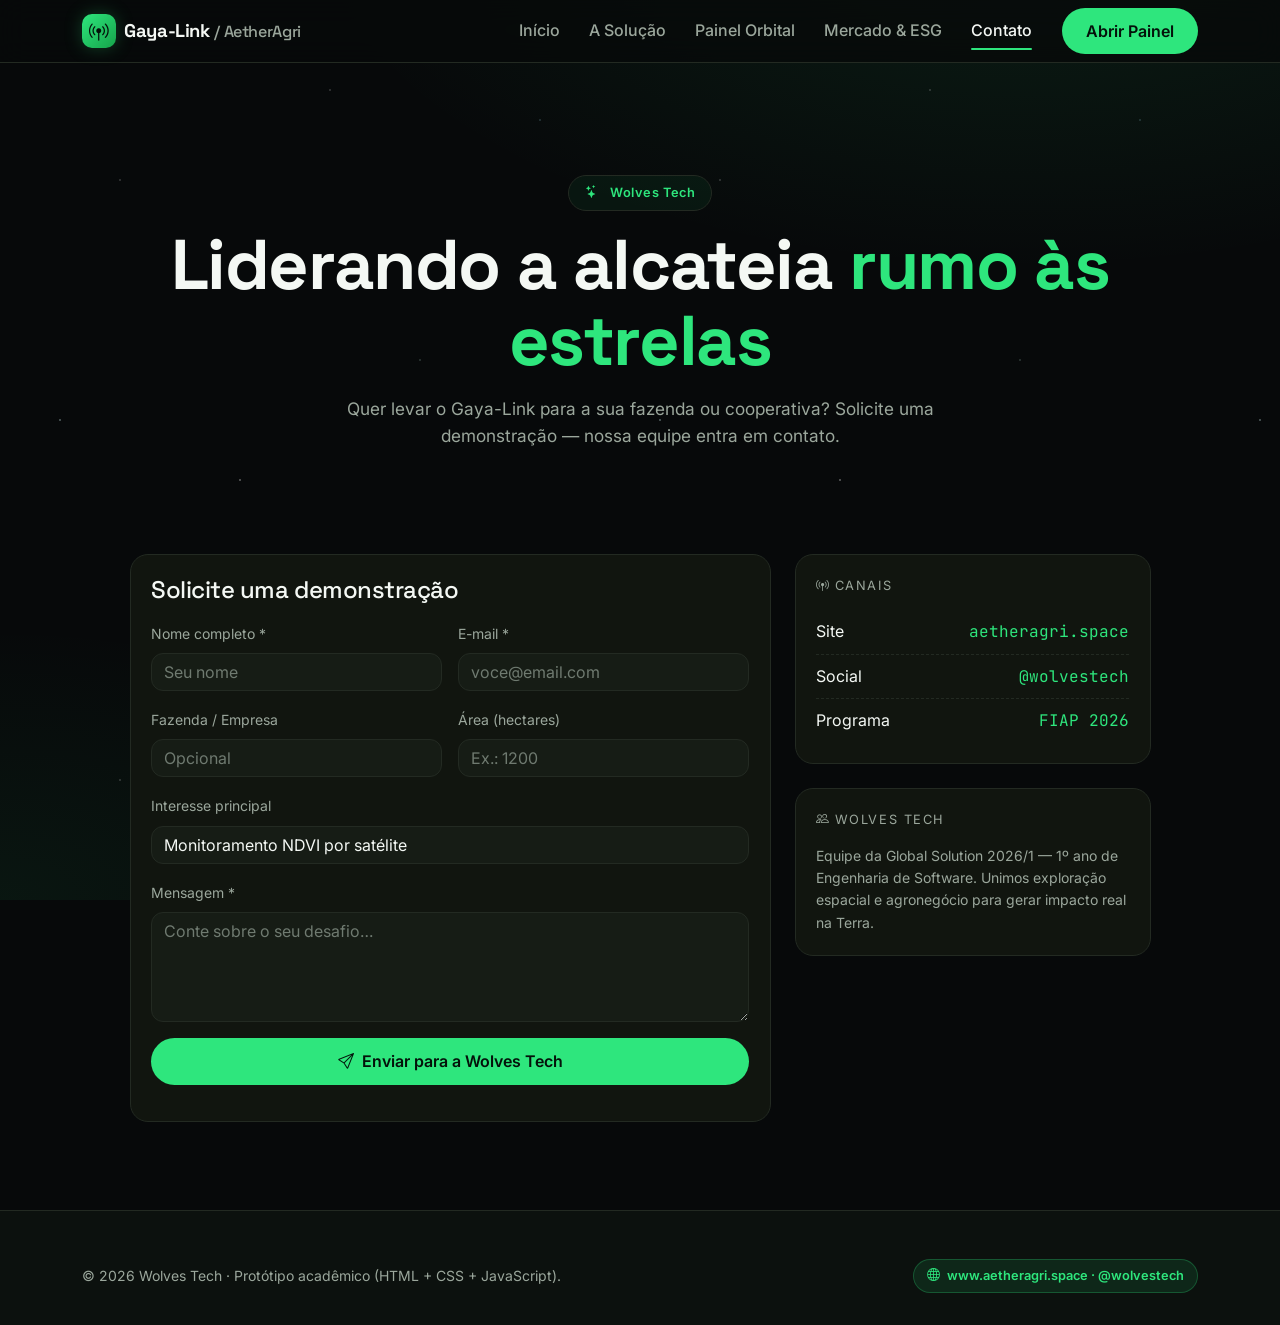
==== contato.html @ d84e9c96 "fundo de vídeo" ====
<!DOCTYPE html>
<!--
  ============================================================
  PÁGINA DE CONTATO — contato.html
  Essa é a tela onde a galera fala com a gente (Wolves Tech).
  O que entrou aqui e de onde eu tirei:

  - O formulário em si (inputs, labels, select, textarea) é HTML5
    da Fase 02 - Aula 03 "Aprender mais HTML 5 e aplicar CSS".
  - A ideia de ter um canal de contato/relacionamento profissional
    e escrever bem essa parte veio da Fase 03 - Aula 08
    "Comunicação Empresarial".
  - O visual com Bootstrap (form-control, grid das colunas) é da
    Fase 04 - Aula 02 "Um pouco mais de Bootstrap".
  - A validação do formulário fica no contato.js (comentei lá
    de qual aula de JavaScript saiu cada coisa).
  ============================================================
-->
<html lang="pt-BR">
<head>
  <meta charset="UTF-8" />
  <meta name="viewport" content="width=device-width, initial-scale=1.0" />
  <title>Contato — Gaya-Link · AetherAgri</title>
  <meta name="description" content="Fale com a Wolves Tech e solicite uma demonstração do ecossistema Gaya-Link." />
  <link href="https://cdn.jsdelivr.net/npm/bootstrap@5.3.3/dist/css/bootstrap.min.css" rel="stylesheet" />
  <link href="https://cdn.jsdelivr.net/npm/bootstrap-icons@1.11.3/font/bootstrap-icons.css" rel="stylesheet" />
  <link href="https://fonts.googleapis.com/css2?family=Inter:wght@400;500;600&family=Space+Grotesk:wght@500;600;700&family=JetBrains+Mono:wght@400;500&display=swap" rel="stylesheet" />
  <link href="styles.css" rel="stylesheet" />
</head>
<body>
  <div class="space-backdrop"></div>
  <video class="bg-video" autoplay muted loop playsinline preload="auto">
    <source src="Gaya-Link_Abertura.mp4" type="video/mp4" />
  </video>

  <nav class="navbar navbar-expand-lg aether-nav sticky-top">
    <div class="container">
      <a class="navbar-brand d-flex align-items-center gap-2" href="index.html">
        <span class="brand-logo"><i class="bi bi-broadcast-pin"></i></span>
        <span class="brand-name">Gaya-Link <small>/ AetherAgri</small></span>
      </a>
      <button class="navbar-toggler" type="button" data-bs-toggle="collapse" data-bs-target="#nav">
        <span class="navbar-toggler-icon"></span>
      </button>
      <div class="collapse navbar-collapse" id="nav">
        <ul class="navbar-nav ms-auto align-items-lg-center">
          <li class="nav-item"><a class="nav-link" href="index.html">Início</a></li>
          <li class="nav-item"><a class="nav-link" href="solucao.html">A Solução</a></li>
          <li class="nav-item"><a class="nav-link" href="painel.html">Painel Orbital</a></li>
          <li class="nav-item"><a class="nav-link" href="mercado.html">Mercado &amp; ESG</a></li>
          <li class="nav-item"><a class="nav-link active" href="contato.html">Contato</a></li>
          <li class="nav-item ms-lg-3 mt-2 mt-lg-0"><a class="btn btn-aether" href="painel.html">Abrir Painel</a></li>
        </ul>
      </div>
    </div>
  </nav>

  <header class="hero pb-0">
    <div class="container text-center">
      <span class="pill mb-3"><i class="bi bi-stars me-1"></i> Wolves Tech</span>
      <h1 class="mb-3">Liderando a alcateia <span class="text-green">rumo às estrelas</span></h1>
      <p class="lead-muted mx-auto" style="max-width:620px">Quer levar o Gaya-Link para a sua fazenda ou cooperativa? Solicite uma demonstração — nossa equipe entra em contato.</p>
    </div>
  </header>

  <section class="section">
    <div class="container">
      <div class="row g-4 justify-content-center">
        <!-- FORM -->
        <div class="col-lg-7 reveal">
          <div class="panel-card">
            <h2 class="h4 mb-3">Solicite uma demonstração</h2>
            <form id="contactForm" novalidate>
              <div class="row g-3">
                <div class="col-md-6">
                  <label class="form-label small text-muted-soft" for="nome">Nome completo *</label>
                  <input type="text" class="form-control" id="nome" required minlength="3" placeholder="Seu nome" />
                  <div class="invalid-feedback">Informe seu nome (mín. 3 letras).</div>
                </div>
                <div class="col-md-6">
                  <label class="form-label small text-muted-soft" for="email">E-mail *</label>
                  <input type="email" class="form-control" id="email" required placeholder="voce@email.com" />
                  <div class="invalid-feedback">Informe um e-mail válido.</div>
                </div>
                <div class="col-md-6">
                  <label class="form-label small text-muted-soft" for="fazenda">Fazenda / Empresa</label>
                  <input type="text" class="form-control" id="fazenda" placeholder="Opcional" />
                </div>
                <div class="col-md-6">
                  <label class="form-label small text-muted-soft" for="hectares">Área (hectares)</label>
                  <input type="number" class="form-control" id="hectares" min="0" placeholder="Ex.: 1200" />
                </div>
                <div class="col-12">
                  <label class="form-label small text-muted-soft" for="interesse">Interesse principal</label>
                  <select class="form-select" id="interesse">
                    <option>Monitoramento NDVI por satélite</option>
                    <option>Previsão climática hiperlocal</option>
                    <option>Alertas de praga (Aether-AI)</option>
                    <option>Conectividade IoT em zona sem rede</option>
                    <option>Parceria / investimento</option>
                  </select>
                </div>
                <div class="col-12">
                  <label class="form-label small text-muted-soft" for="msg">Mensagem *</label>
                  <textarea class="form-control" id="msg" rows="4" required minlength="10" placeholder="Conte sobre o seu desafio…"></textarea>
                  <div class="invalid-feedback">Escreva ao menos 10 caracteres.</div>
                </div>
                <div class="col-12">
                  <button type="submit" class="btn btn-aether w-100"><i class="bi bi-send me-2"></i>Enviar para a Wolves Tech</button>
                </div>
              </div>
            </form>
            <div id="contactResult" class="mt-3"></div>
          </div>
        </div>

        <!-- INFO -->
        <div class="col-lg-4 reveal">
          <div class="panel-card mb-4">
            <div class="panel-title"><i class="bi bi-broadcast-pin me-1"></i>Canais</div>
            <div class="telemetry-item"><span>Site</span><span class="v">aetheragri.space</span></div>
            <div class="telemetry-item"><span>Social</span><span class="v">@wolvestech</span></div>
            <div class="telemetry-item"><span>Programa</span><span class="v">FIAP 2026</span></div>
          </div>
          <div class="panel-card">
            <div class="panel-title"><i class="bi bi-people me-1"></i>Wolves Tech</div>
            <p class="text-muted-soft small mb-0">Equipe da Global Solution 2026/1 — 1º ano de Engenharia de Software. Unimos exploração espacial e agronegócio para gerar impacto real na Terra.</p>
          </div>
        </div>
      </div>
    </div>
  </section>

  <footer class="footer">
    <div class="container">
      <div class="d-flex flex-wrap justify-content-between align-items-center gap-3">
        <span class="text-muted-soft small">© 2026 Wolves Tech · Protótipo acadêmico (HTML + CSS + JavaScript).</span>
        <span class="badge-soft"><i class="bi bi-globe me-1"></i> www.aetheragri.space · @wolvestech</span>
      </div>
    </div>
  </footer>

  <script src="https://cdn.jsdelivr.net/npm/bootstrap@5.3.3/dist/js/bootstrap.bundle.min.js"></script>
  <script src="main.js"></script>
  <script src="contato.js"></script>
</body>
</html>
---- styles.css ----
/* =========================================================
   styles.css — o visual inteiro do projeto (a "roupa" do site)

   Aqui é onde eu deixei tudo bonito: cores, fontes, cards,
   animações, responsividade. Anotando de onde aprendi cada
   parte, do meu jeito:

   - CSS na veia (cores, fontes, box model, deixar estiloso):
     Fase 02 - Aula 03 "Aprender mais HTML 5 e aplicar CSS para
     entregar mais e ficar mais próximo da experiência do
     usuário" e Fase 03 - Aula 02 "Front-end design e mais".
   - Pensar a experiência do usuário (UI/UX), espaçamento e
     hierarquia visual: também da Fase 03 - Aula 02.
   - Layout responsivo (mobile e desktop) e a base do Bootstrap
     que eu complemento aqui: Fase 04 - Aula 02 "Um pouco mais
     de Bootstrap".
   - As variáveis e a organização do arquivo é coisa que fui
     pegando ao longo das entregas técnicas (Fase 01 - Aula 10
     "Realizando as primeiras entregas técnicas").

   Stack que pode usar (até a Fase 4): HTML5 + CSS3 + Bootstrap 5
   + JavaScript.
   ========================================================= */

:root {
  --bg:          #07090A;
  --bg-soft:     #0C110E;
  --surface:     #11150F;
  --surface-2:   #161C15;
  --border:      #232A22;
  --green:       #2EE67D;
  --green-2:     #3DF584;
  --green-dim:   #16A34A;
  --green-glow:  rgba(46, 230, 125, .25);
  --white:       #F4F8F4;
  --muted:       #9BA79C;
  --muted-2:     #6F7A70;
  --danger:      #FF5C5C;
  --warn:        #FFC857;
  --radius:      18px;
  --radius-sm:   12px;
  --shadow:      0 24px 60px rgba(0,0,0,.55);
  --font-display:'Space Grotesk', 'Segoe UI', system-ui, sans-serif;
  --font-body:   'Inter', 'Segoe UI', system-ui, sans-serif;
}

* { box-sizing: border-box; }

html { scroll-behavior: smooth; }

body {
  margin: 0;
  background: var(--bg);
  color: var(--white);
  font-family: var(--font-body);
  line-height: 1.6;
  -webkit-font-smoothing: antialiased;
  overflow-x: hidden;
}

h1, h2, h3, h4, .display, .brand-name {
  font-family: var(--font-display);
  letter-spacing: -.02em;
  line-height: 1.08;
}

a { color: var(--green); text-decoration: none; transition: color .2s ease; }
a:hover { color: var(--green-2); }

.text-green { color: var(--green) !important; }
.text-muted-soft { color: var(--muted) !important; }
.bg-surface { background: var(--surface) !important; }

/* ---------- Background video (loop, fullscreen, transparente) ---------- */
.bg-video {
  position: fixed;
  inset: 0;
  width: 100vw;
  height: 100vh;
  object-fit: cover;     /* preenche toda a tela sem distorcer */
  z-index: -1;           /* acima do backdrop, atrás do conteúdo */
  opacity: .18;          /* deixa o vídeo suave / transparente */
  pointer-events: none;  /* não atrapalha cliques */
}

/* ---------- Animated star / orbit backdrop ---------- */
.space-backdrop {
  position: fixed;
  inset: 0;
  z-index: -2;
  background:
    radial-gradient(1200px 600px at 80% -10%, rgba(46,230,125,.10), transparent 60%),
    radial-gradient(900px 500px at 0% 100%, rgba(46,230,125,.06), transparent 55%),
    var(--bg);
}
.space-backdrop::before {
  content: "";
  position: absolute;
  inset: 0;
  background-image:
    radial-gradient(1px 1px at 20% 30%, #fff, transparent),
    radial-gradient(1px 1px at 70% 60%, #cfe, transparent),
    radial-gradient(1.5px 1.5px at 40% 80%, #fff, transparent),
    radial-gradient(1px 1px at 90% 20%, #aef, transparent),
    radial-gradient(1px 1px at 55% 15%, #fff, transparent),
    radial-gradient(1.5px 1.5px at 10% 70%, #dff, transparent);
  background-repeat: repeat;
  background-size: 600px 600px;
  opacity: .5;
  animation: drift 90s linear infinite;
}
@keyframes drift { to { background-position: 600px 600px; } }

/* ---------- Navbar ---------- */
.navbar.aether-nav {
  background: rgba(7,9,10,.78);
  backdrop-filter: blur(14px);
  border-bottom: 1px solid var(--border);
}
.brand-logo {
  width: 34px; height: 34px;
  display: grid; place-items: center;
  border-radius: 10px;
  background: linear-gradient(135deg, var(--green), var(--green-dim));
  color: #04110A; font-weight: 700;
  box-shadow: 0 0 18px var(--green-glow);
}
.brand-name { font-weight: 700; font-size: 1.15rem; color: var(--white); }
.brand-name small { color: var(--muted); font-weight: 500; }
.navbar .nav-link { color: var(--muted) !important; font-weight: 500; padding: .5rem .9rem !important; }
.navbar .nav-link:hover,
.navbar .nav-link.active { color: var(--white) !important; }
.navbar .nav-link.active { position: relative; }
.navbar .nav-link.active::after {
  content: ""; position: absolute; left: .9rem; right: .9rem; bottom: 2px;
  height: 2px; background: var(--green); border-radius: 2px;
}
.navbar-toggler { border-color: var(--border); }

/* ---------- Buttons ---------- */
.btn-aether {
  background: var(--green);
  color: #04110A;
  font-weight: 600;
  border: none;
  border-radius: 999px;
  padding: .7rem 1.5rem;
  transition: transform .15s ease, box-shadow .2s ease;
  box-shadow: 0 0 0 rgba(46,230,125,0);
}
.btn-aether:hover {
  color: #04110A;
  transform: translateY(-2px);
  box-shadow: 0 10px 30px var(--green-glow);
}
.btn-ghost {
  background: transparent;
  color: var(--white);
  border: 1px solid var(--border);
  border-radius: 999px;
  padding: .7rem 1.5rem;
  font-weight: 600;
  transition: border-color .2s ease, color .2s ease;
}
.btn-ghost:hover { border-color: var(--green); color: var(--green); }

/* ---------- Layout helpers ---------- */
.section { padding: 5.5rem 0; }
.section-sm { padding: 3.5rem 0; }
.eyebrow {
  text-transform: uppercase;
  letter-spacing: .28em;
  font-size: .72rem;
  font-weight: 600;
  color: var(--green);
}
.lead-muted { color: var(--muted); font-size: 1.08rem; }

/* ---------- Cards ---------- */
.card-aether {
  background: linear-gradient(180deg, var(--surface), var(--bg-soft));
  border: 1px solid var(--border);
  border-radius: var(--radius);
  padding: 1.75rem;
  height: 100%;
  transition: transform .2s ease, border-color .2s ease, box-shadow .2s ease;
}
.card-aether:hover {
  transform: translateY(-4px);
  border-color: rgba(46,230,125,.45);
  box-shadow: var(--shadow);
}
.card-icon {
  width: 50px; height: 50px;
  display: grid; place-items: center;
  border-radius: 14px;
  background: rgba(46,230,125,.10);
  border: 1px solid rgba(46,230,125,.25);
  color: var(--green);
  font-size: 1.4rem;
  margin-bottom: 1rem;
}

/* ---------- Hero ---------- */
.hero { padding: 7rem 0 5rem; position: relative; }
.hero h1 { font-size: clamp(2.4rem, 6vw, 4.4rem); font-weight: 700; }
.hero .pill {
  display: inline-flex; align-items: center; gap: .5rem;
  border: 1px solid var(--border);
  background: rgba(46,230,125,.06);
  color: var(--green);
  padding: .4rem 1rem;
  border-radius: 999px;
  font-size: .8rem; font-weight: 600;
  letter-spacing: .04em;
}
.dot-live {
  width: 8px; height: 8px; border-radius: 50%;
  background: var(--green);
  box-shadow: 0 0 0 0 var(--green-glow);
  animation: pulse 1.8s infinite;
}
@keyframes pulse {
  0%   { box-shadow: 0 0 0 0 rgba(46,230,125,.5); }
  70%  { box-shadow: 0 0 0 12px rgba(46,230,125,0); }
  100% { box-shadow: 0 0 0 0 rgba(46,230,125,0); }
}

/* Orbit visual in hero */
.orbit-stage {
  position: relative;
  aspect-ratio: 1/1;
  max-width: 420px;
  margin: 0 auto;
  display: grid; place-items: center;
}
.planet {
  width: 46%; height: 46%;
  border-radius: 50%;
  background:
    radial-gradient(circle at 35% 30%, #3a7d52, #0d3b22 60%, #06140d);
  box-shadow: inset -12px -10px 30px rgba(0,0,0,.6), 0 0 40px rgba(46,230,125,.2);
}
.orbit-ring {
  position: absolute; inset: 0;
  border: 1px dashed rgba(46,230,125,.35);
  border-radius: 50%;
  animation: spin 14s linear infinite;
}
.orbit-ring.r2 { inset: 12%; animation-duration: 9s; animation-direction: reverse; border-color: rgba(46,230,125,.2); }
.sat {
  position: absolute; top: -8px; left: 50%;
  width: 16px; height: 16px;
  margin-left: -8px;
  border-radius: 4px;
  background: var(--green);
  box-shadow: 0 0 16px var(--green);
}
@keyframes spin { to { transform: rotate(360deg); } }

/* ---------- Stats ---------- */
.stat { text-align: center; }
.stat .num {
  font-family: var(--font-display);
  font-size: clamp(2rem, 5vw, 3rem);
  font-weight: 700;
  color: var(--green);
}
.stat .label { color: var(--muted); font-size: .9rem; }

/* ---------- Performance bars ---------- */
.perf-row { margin-bottom: 1.6rem; }
.perf-row .perf-top { display: flex; justify-content: space-between; margin-bottom: .4rem; }
.perf-track {
  height: 14px; border-radius: 999px;
  background: var(--surface-2);
  overflow: hidden;
  border: 1px solid var(--border);
}
.perf-fill {
  height: 100%; width: 0;
  border-radius: 999px;
  background: linear-gradient(90deg, var(--green-dim), var(--green));
  transition: width 1.4s cubic-bezier(.16,1,.3,1);
}
.perf-fill.hero-fill { background: linear-gradient(90deg, #cfe9d8, #ffffff); }

/* ---------- Code window (NASA) ---------- */
.code-window {
  background: #05080A;
  border: 1px solid var(--border);
  border-radius: var(--radius);
  overflow: hidden;
  box-shadow: var(--shadow);
}
.code-window .bar {
  display: flex; align-items: center; gap: .5rem;
  padding: .7rem 1rem;
  border-bottom: 1px solid var(--border);
  background: #0A0E10;
}
.code-window .bar i { width: 11px; height: 11px; border-radius: 50%; display: inline-block; }
.code-window pre {
  margin: 0; padding: 1.2rem;
  font-family: 'JetBrains Mono', 'Consolas', monospace;
  font-size: .85rem; color: #c9d4cb;
}
.code-window .k { color: var(--green); }
.code-window .s { color: #FFC857; }
.code-window .c { color: var(--muted-2); }

/* ---------- ODS badges ---------- */
.ods {
  display: flex; align-items: center; gap: 1rem;
  background: var(--surface);
  border: 1px solid var(--border);
  border-radius: var(--radius-sm);
  padding: 1rem 1.2rem;
}
.ods .num-badge {
  flex: 0 0 auto;
  width: 46px; height: 46px;
  display: grid; place-items: center;
  border-radius: 12px;
  font-family: var(--font-display);
  font-weight: 700; font-size: 1.2rem;
  color: #04110A; background: var(--green);
}

/* =========================================================
   PAINEL (Dashboard / Simulação interativa)
   ========================================================= */
.panel-card {
  background: var(--surface);
  border: 1px solid var(--border);
  border-radius: var(--radius);
  padding: 1.3rem;
}
.panel-title { font-size: .8rem; text-transform: uppercase; letter-spacing: .12em; color: var(--muted); margin-bottom: .9rem; }

/* Orbit map canvas */
#orbitCanvas {
  width: 100%; height: 320px;
  display: block;
  border-radius: var(--radius-sm);
  background:
    radial-gradient(600px 300px at 50% 120%, rgba(46,230,125,.12), transparent),
    #040A07;
}

/* NDVI grid */
.ndvi-grid {
  display: grid;
  grid-template-columns: repeat(8, 1fr);
  gap: 6px;
}
.ndvi-cell {
  aspect-ratio: 1/1;
  border-radius: 6px;
  cursor: pointer;
  transition: transform .12s ease, outline-color .12s ease;
  outline: 2px solid transparent;
}
.ndvi-cell:hover { transform: scale(1.08); }
.ndvi-cell.active { outline-color: #fff; }
.ndvi-legend { display: flex; align-items: center; gap: .4rem; font-size: .78rem; color: var(--muted); }
.ndvi-legend .swatch { width: 16px; height: 10px; border-radius: 3px; }

/* Telemetry / forecast */
.telemetry-item { display: flex; justify-content: space-between; padding: .55rem 0; border-bottom: 1px dashed var(--border); }
.telemetry-item:last-child { border-bottom: none; }
.telemetry-item .v { color: var(--green); font-family: 'JetBrains Mono', monospace; }

.forecast-day { text-align: center; padding: .8rem .4rem; border-radius: var(--radius-sm); background: var(--surface-2); }
.forecast-day .ico { font-size: 1.5rem; }
.forecast-day .t { font-family: var(--font-display); font-weight: 600; }

/* Alerts log */
.alert-feed { max-height: 260px; overflow-y: auto; }
.alert-line {
  display: flex; gap: .7rem; align-items: flex-start;
  padding: .6rem .2rem; border-bottom: 1px solid var(--border);
  font-size: .9rem;
}
.alert-line .tag {
  flex: 0 0 auto; font-size: .68rem; font-weight: 700;
  padding: .1rem .5rem; border-radius: 6px; text-transform: uppercase;
}
.tag-ok   { background: rgba(46,230,125,.15); color: var(--green); }
.tag-warn { background: rgba(255,200,87,.15); color: var(--warn); }
.tag-crit { background: rgba(255,92,92,.15); color: var(--danger); }
.alert-line .time { color: var(--muted-2); font-size: .75rem; }

/* Range slider */
input[type="range"] { accent-color: var(--green); width: 100%; }
.form-control, .form-select {
  background: var(--surface-2);
  border: 1px solid var(--border);
  color: var(--white);
  border-radius: var(--radius-sm);
}
.form-control:focus, .form-select:focus {
  background: var(--surface-2);
  color: var(--white);
  border-color: var(--green);
  box-shadow: 0 0 0 .2rem var(--green-glow);
}
.form-control::placeholder { color: var(--muted-2); }

/* ---------- App mockups (slide 5) ---------- */
.phone {
  width: 230px;
  border-radius: 32px;
  background: linear-gradient(180deg, #0e1a12, #061009);
  border: 1px solid var(--border);
  padding: 18px 14px;
  box-shadow: var(--shadow);
}
.phone .screen-title { font-size: .9rem; color: var(--muted); }
.phone .big { font-family: var(--font-display); font-weight: 700; font-size: 1.4rem; }
.phone .chip {
  display: inline-block; font-size: .7rem; padding: .2rem .6rem;
  border-radius: 999px; background: rgba(46,230,125,.12); color: var(--green);
  margin: .2rem .2rem 0 0;
}

/* ---------- Footer ---------- */
.footer {
  border-top: 1px solid var(--border);
  background: var(--bg-soft);
  padding: 3rem 0 2rem;
}
.footer a.nav-foot { color: var(--muted); display: block; padding: .25rem 0; }
.footer a.nav-foot:hover { color: var(--green); }

/* ---------- Reveal on scroll ---------- */
.reveal { opacity: 0; transform: translateY(24px); transition: opacity .7s ease, transform .7s ease; }
.reveal.in { opacity: 1; transform: none; }

/* ---------- Misc ---------- */
.divider { height: 1px; background: var(--border); border: none; margin: 0; }
.badge-soft {
  background: rgba(46,230,125,.10);
  color: var(--green);
  border: 1px solid rgba(46,230,125,.25);
  font-weight: 600;
  border-radius: 999px;
  padding: .35rem .8rem;
  font-size: .8rem;
}

@media (max-width: 768px) {
  .section { padding: 3.5rem 0; }
  .hero { padding: 4.5rem 0 3rem; }
  .ndvi-grid { grid-template-columns: repeat(6, 1fr); }
}
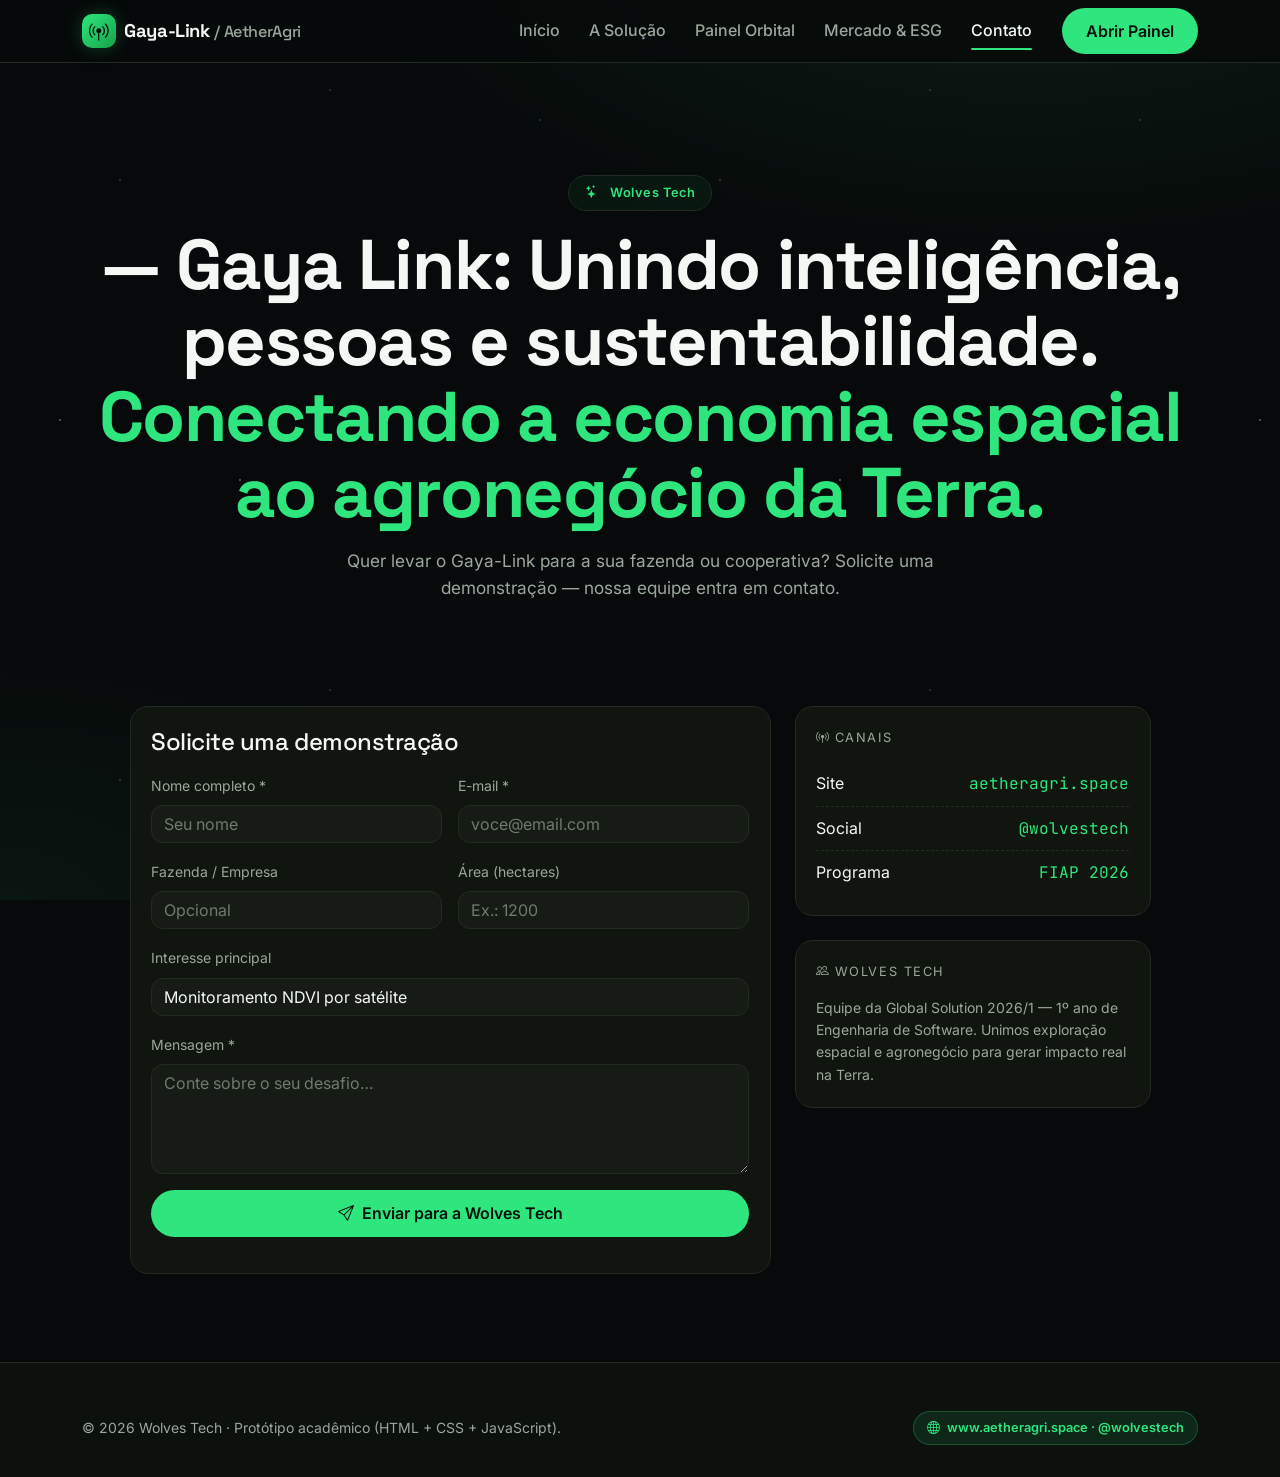
==== commit 5f281e7e: "Update contato.html" ====
--- a/contato.html
+++ b/contato.html
@@ -30,7 +30,7 @@
 <body>
   <div class="space-backdrop"></div>
   <video class="bg-video" autoplay muted loop playsinline preload="auto">
-    <source src="Gaya-Link_Abertura.mp4" type="video/mp4" />
+    <source src="aba5.mp4" type="video/mp4" />
   </video>
 
   <nav class="navbar navbar-expand-lg aether-nav sticky-top">
@@ -58,7 +58,7 @@
   <header class="hero pb-0">
     <div class="container text-center">
       <span class="pill mb-3"><i class="bi bi-stars me-1"></i> Wolves Tech</span>
-      <h1 class="mb-3">Liderando a alcateia <span class="text-green">rumo às estrelas</span></h1>
+      <h1 class="mb-3"> — Gaya Link: Unindo inteligência, pessoas e sustentabilidade. <span class="text-green">Conectando a economia espacial ao agronegócio da Terra.</span></h1>
       <p class="lead-muted mx-auto" style="max-width:620px">Quer levar o Gaya-Link para a sua fazenda ou cooperativa? Solicite uma demonstração — nossa equipe entra em contato.</p>
     </div>
   </header>
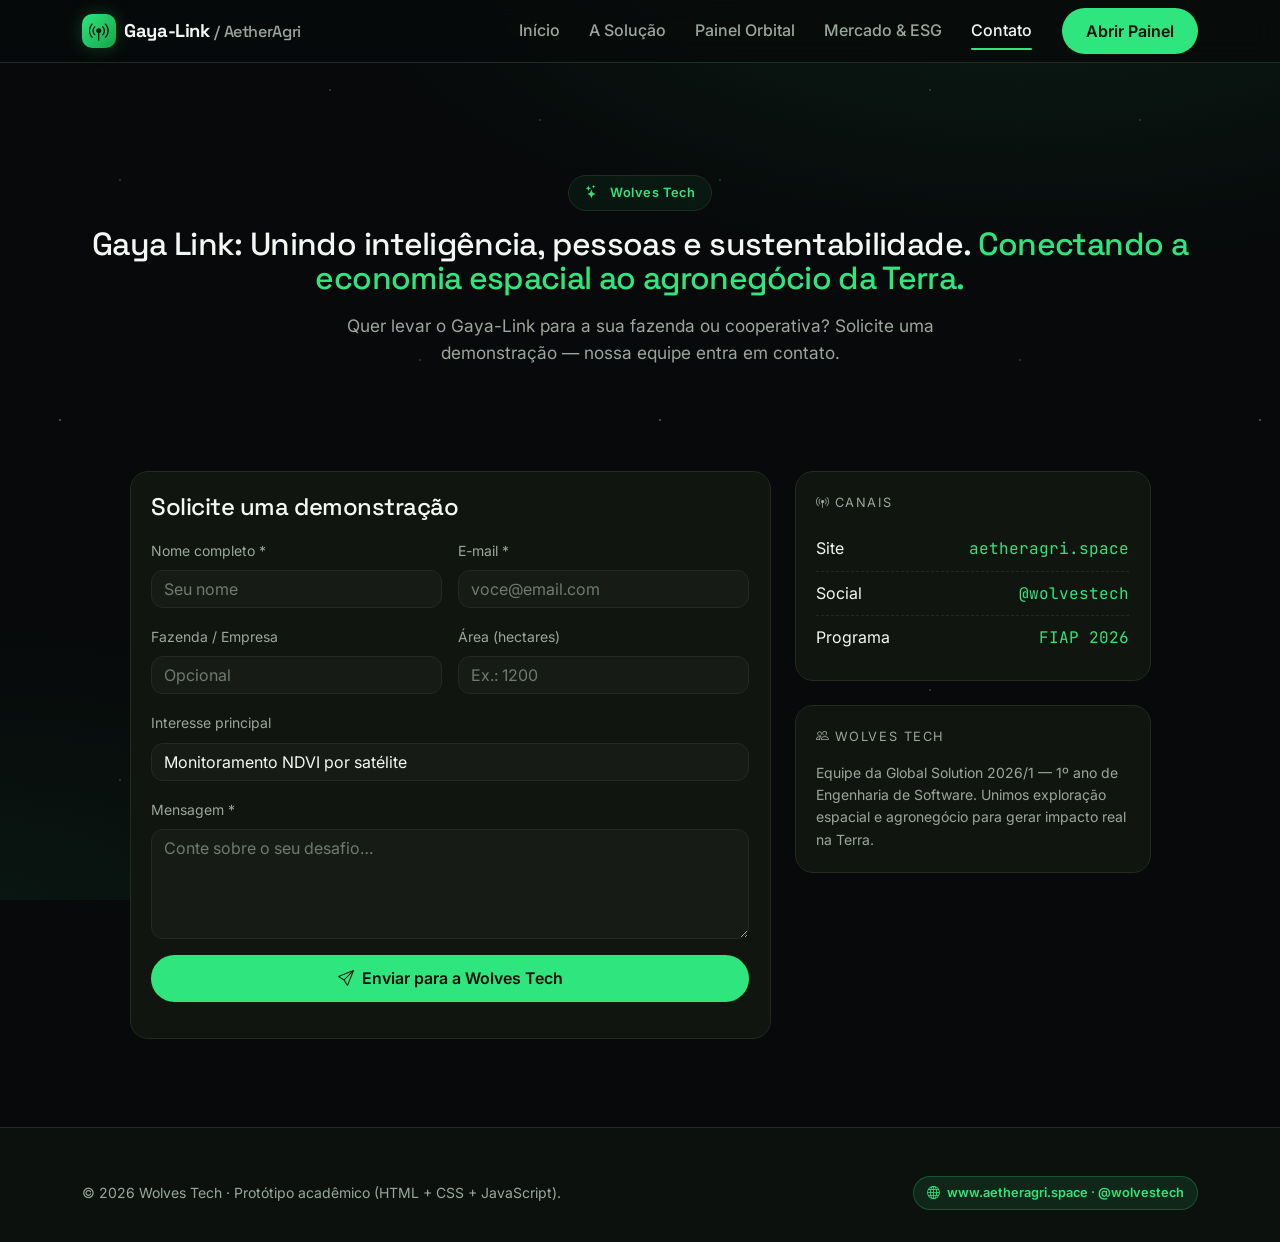
==== commit 07a60c61: "Update contato.html" ====
--- a/contato.html
+++ b/contato.html
@@ -58,7 +58,7 @@
   <header class="hero pb-0">
     <div class="container text-center">
       <span class="pill mb-3"><i class="bi bi-stars me-1"></i> Wolves Tech</span>
-      <h1 class="mb-3"> — Gaya Link: Unindo inteligência, pessoas e sustentabilidade. <span class="text-green">Conectando a economia espacial ao agronegócio da Terra.</span></h1>
+      <h2 class="mb-3">Gaya Link: Unindo inteligência, pessoas e sustentabilidade. <span class="text-green">Conectando a economia espacial ao agronegócio da Terra.</span></h2>
       <p class="lead-muted mx-auto" style="max-width:620px">Quer levar o Gaya-Link para a sua fazenda ou cooperativa? Solicite uma demonstração — nossa equipe entra em contato.</p>
     </div>
   </header>
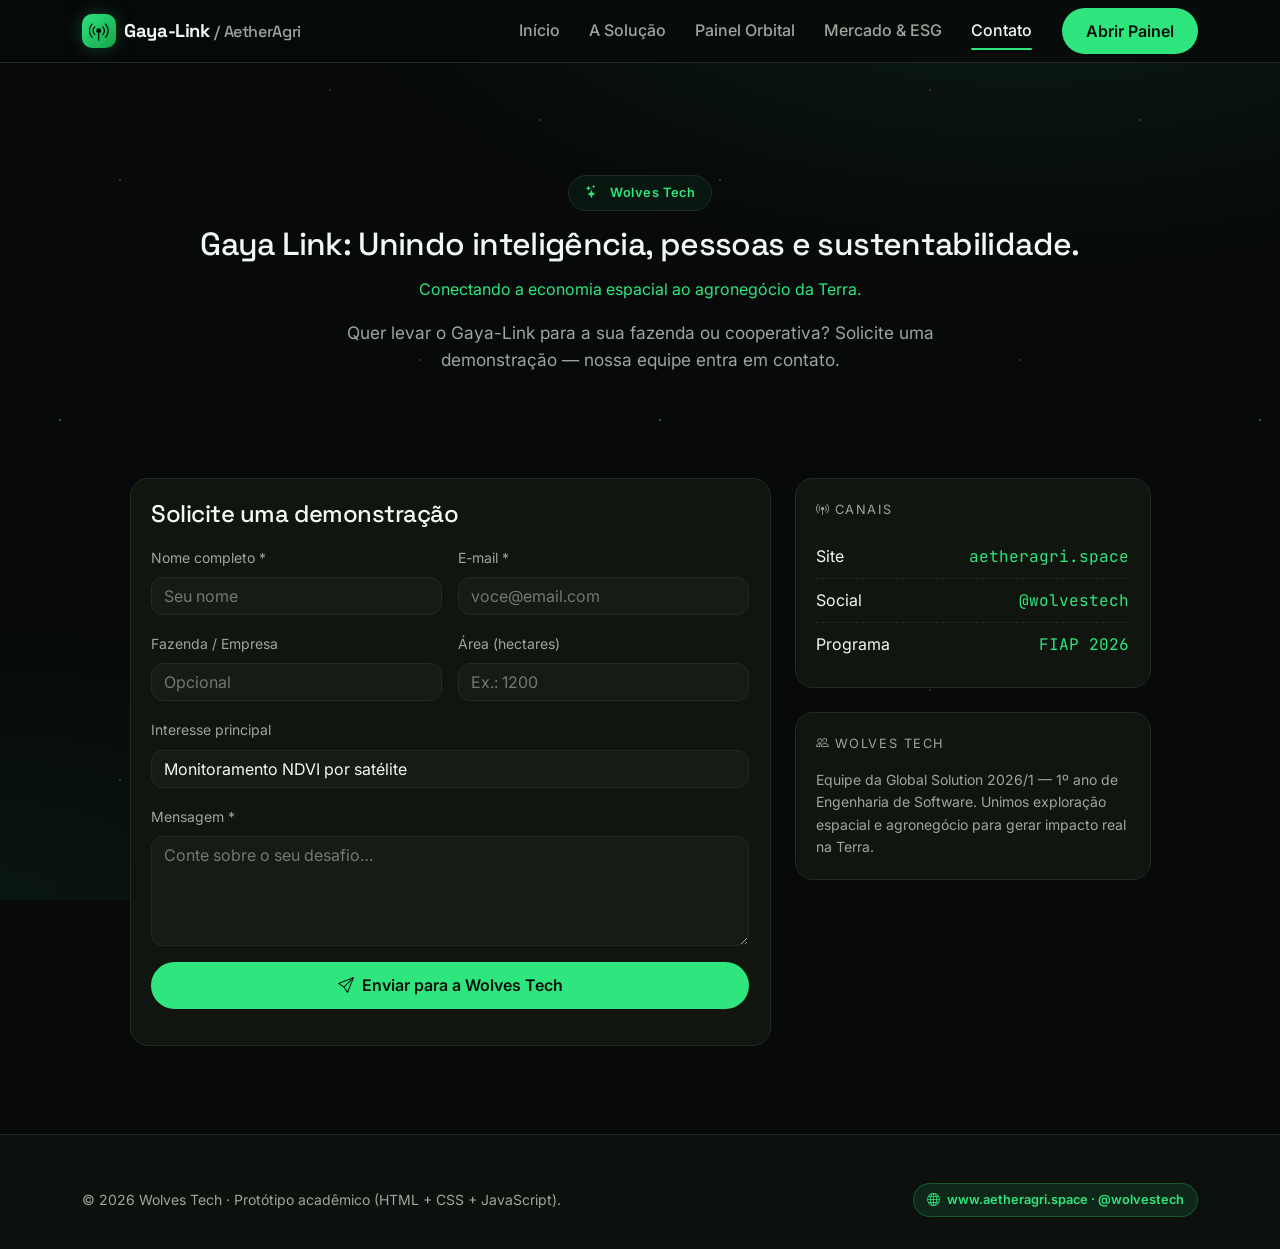
==== commit 45899874: "Update contato.html" ====
--- a/contato.html
+++ b/contato.html
@@ -58,7 +58,8 @@
   <header class="hero pb-0">
     <div class="container text-center">
       <span class="pill mb-3"><i class="bi bi-stars me-1"></i> Wolves Tech</span>
-      <h2 class="mb-3">Gaya Link: Unindo inteligência, pessoas e sustentabilidade. <span class="text-green">Conectando a economia espacial ao agronegócio da Terra.</span></h2>
+      <h2 class="mb-3">Gaya Link: Unindo inteligência, pessoas e sustentabilidade.</h2>
+      <p><span class="text-green">Conectando a economia espacial ao agronegócio da Terra.</span></p>
       <p class="lead-muted mx-auto" style="max-width:620px">Quer levar o Gaya-Link para a sua fazenda ou cooperativa? Solicite uma demonstração — nossa equipe entra em contato.</p>
     </div>
   </header>
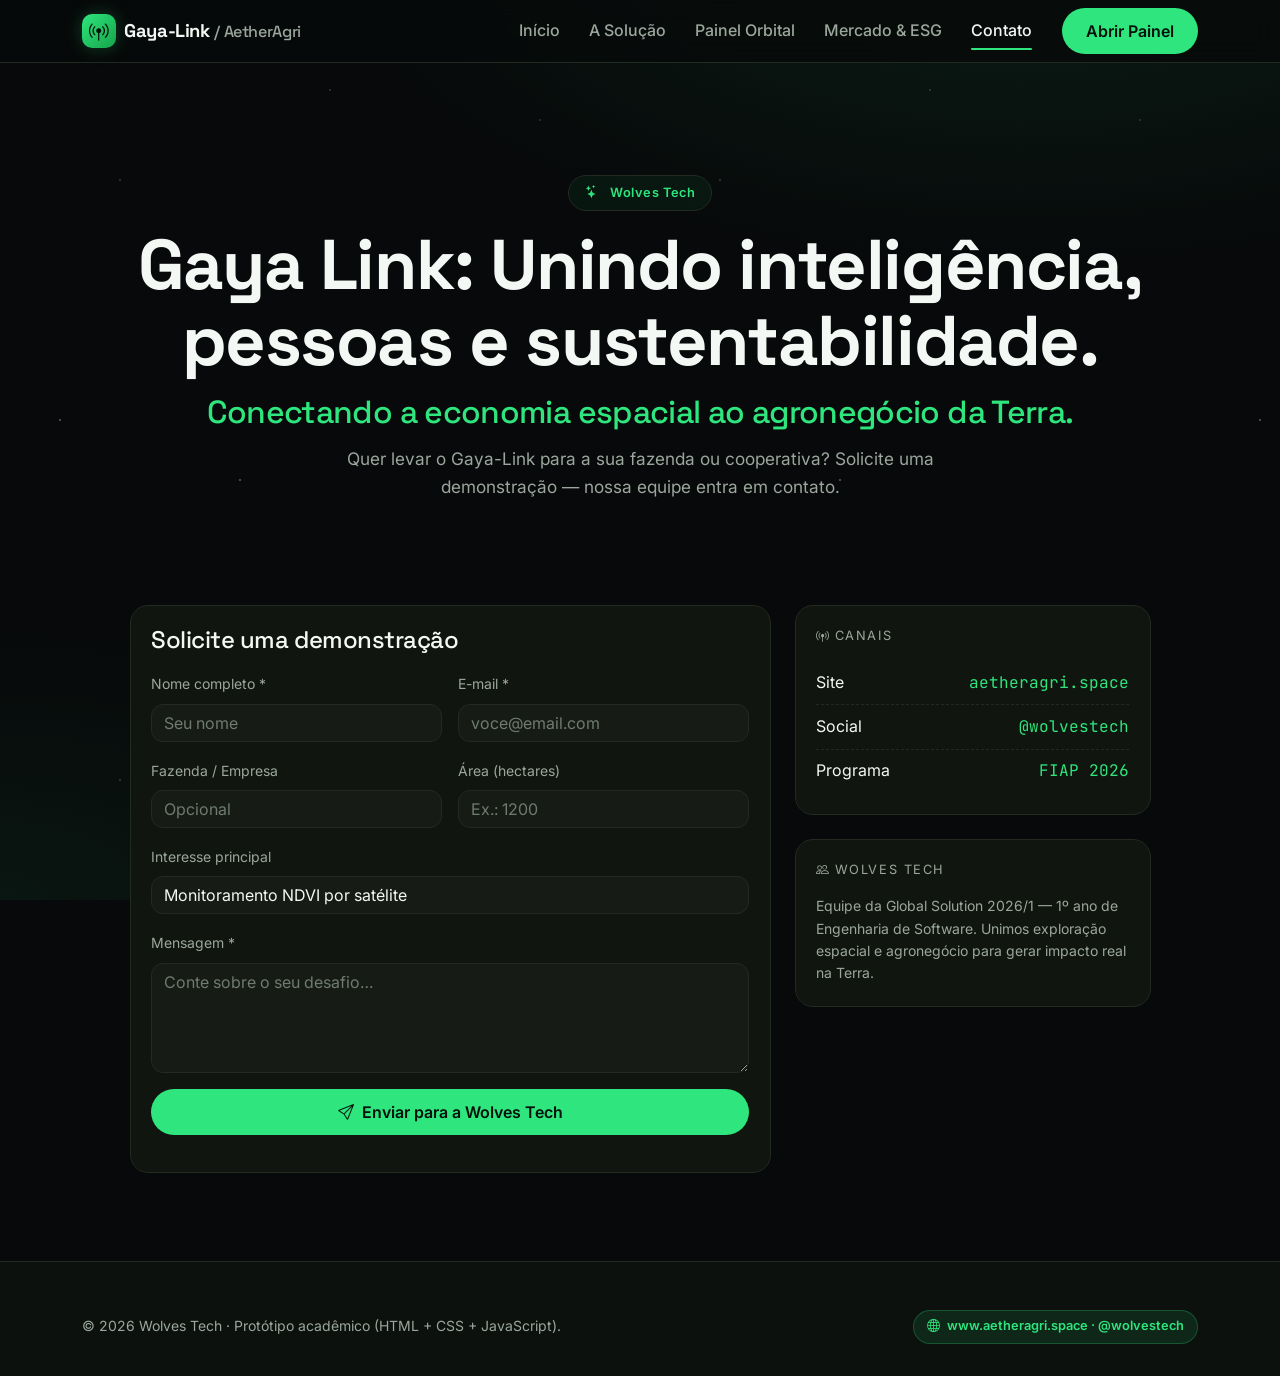
==== commit 8b11c811: "Update contato.html" ====
--- a/contato.html
+++ b/contato.html
@@ -58,8 +58,8 @@
   <header class="hero pb-0">
     <div class="container text-center">
       <span class="pill mb-3"><i class="bi bi-stars me-1"></i> Wolves Tech</span>
-      <h2 class="mb-3">Gaya Link: Unindo inteligência, pessoas e sustentabilidade.</h2>
-      <p><span class="text-green">Conectando a economia espacial ao agronegócio da Terra.</span></p>
+      <h1 class="mb-3">Gaya Link: Unindo inteligência, pessoas e sustentabilidade.</h1>
+      <p><h2><span class="text-green">Conectando a economia espacial ao agronegócio da Terra.</span></h2></p>
       <p class="lead-muted mx-auto" style="max-width:620px">Quer levar o Gaya-Link para a sua fazenda ou cooperativa? Solicite uma demonstração — nossa equipe entra em contato.</p>
     </div>
   </header>
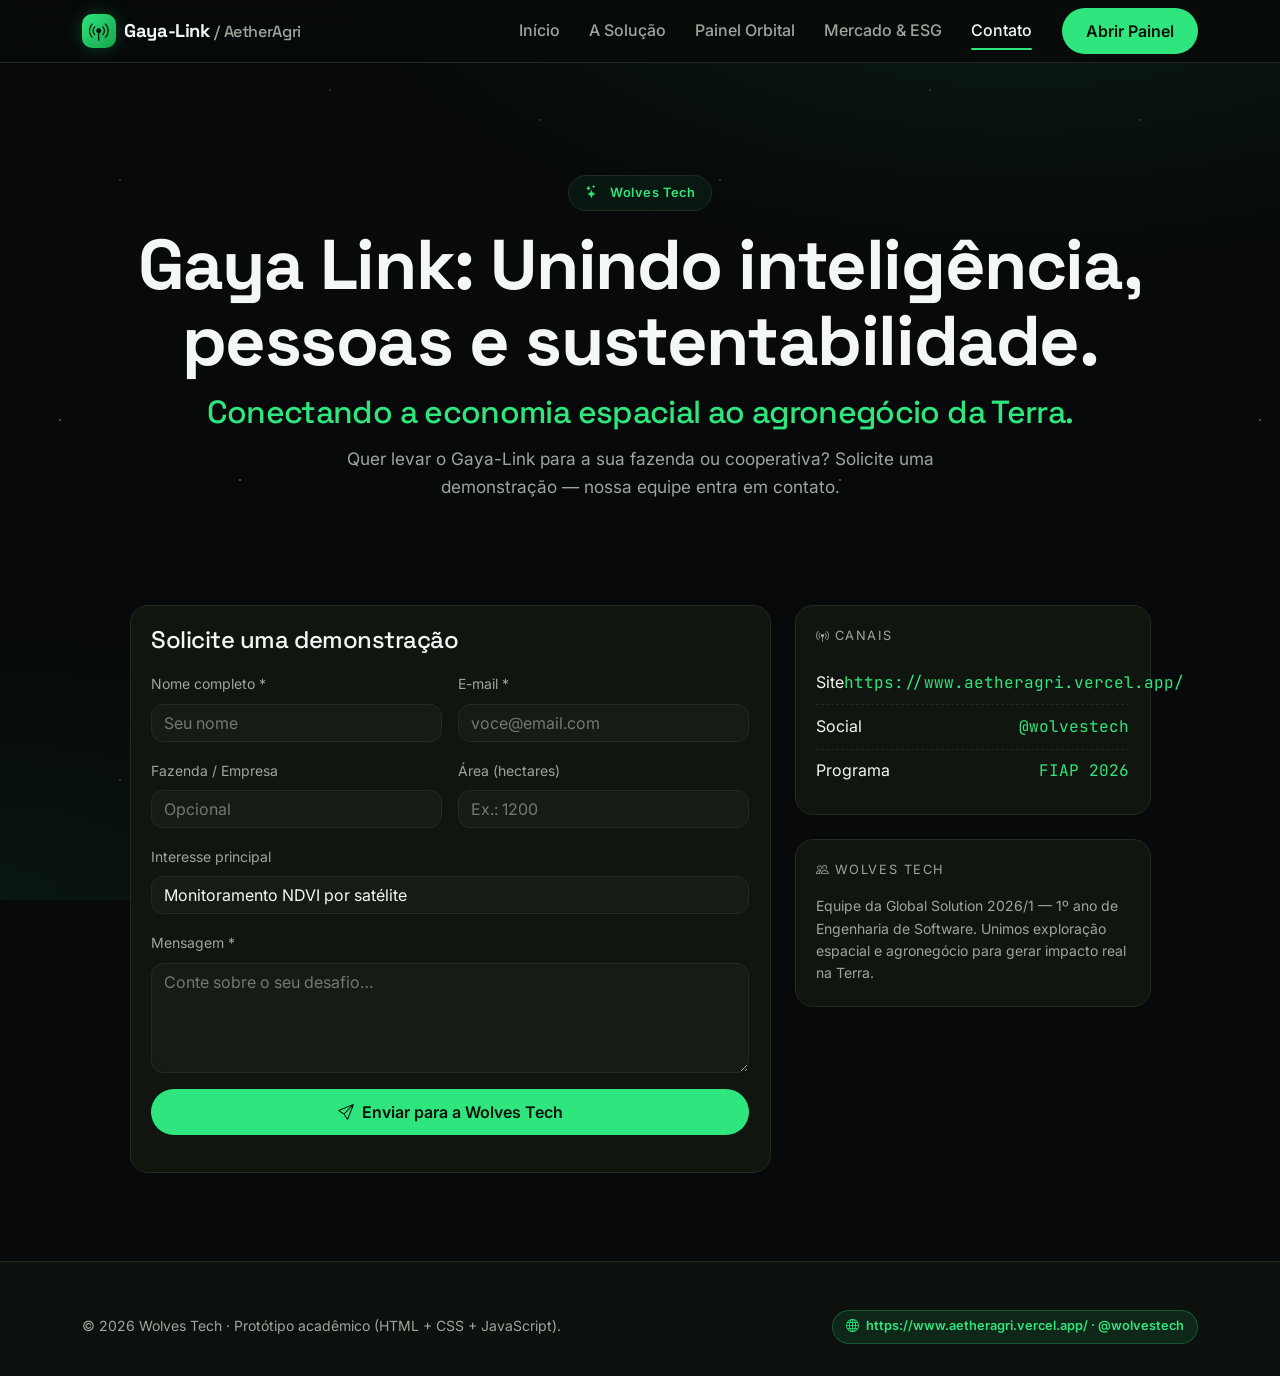
==== commit decdd79d: "Update contato.html" ====
--- a/contato.html
+++ b/contato.html
@@ -119,7 +119,7 @@
         <div class="col-lg-4 reveal">
           <div class="panel-card mb-4">
             <div class="panel-title"><i class="bi bi-broadcast-pin me-1"></i>Canais</div>
-            <div class="telemetry-item"><span>Site</span><span class="v">aetheragri.space</span></div>
+            <div class="telemetry-item"><span>Site</span><span class="v">https://www.aetheragri.vercel.app/</span></div>
             <div class="telemetry-item"><span>Social</span><span class="v">@wolvestech</span></div>
             <div class="telemetry-item"><span>Programa</span><span class="v">FIAP 2026</span></div>
           </div>
@@ -136,7 +136,7 @@
     <div class="container">
       <div class="d-flex flex-wrap justify-content-between align-items-center gap-3">
         <span class="text-muted-soft small">© 2026 Wolves Tech · Protótipo acadêmico (HTML + CSS + JavaScript).</span>
-        <span class="badge-soft"><i class="bi bi-globe me-1"></i> www.aetheragri.space · @wolvestech</span>
+        <span class="badge-soft"><i class="bi bi-globe me-1"></i> https://www.aetheragri.vercel.app/ · @wolvestech</span>
       </div>
     </div>
   </footer>
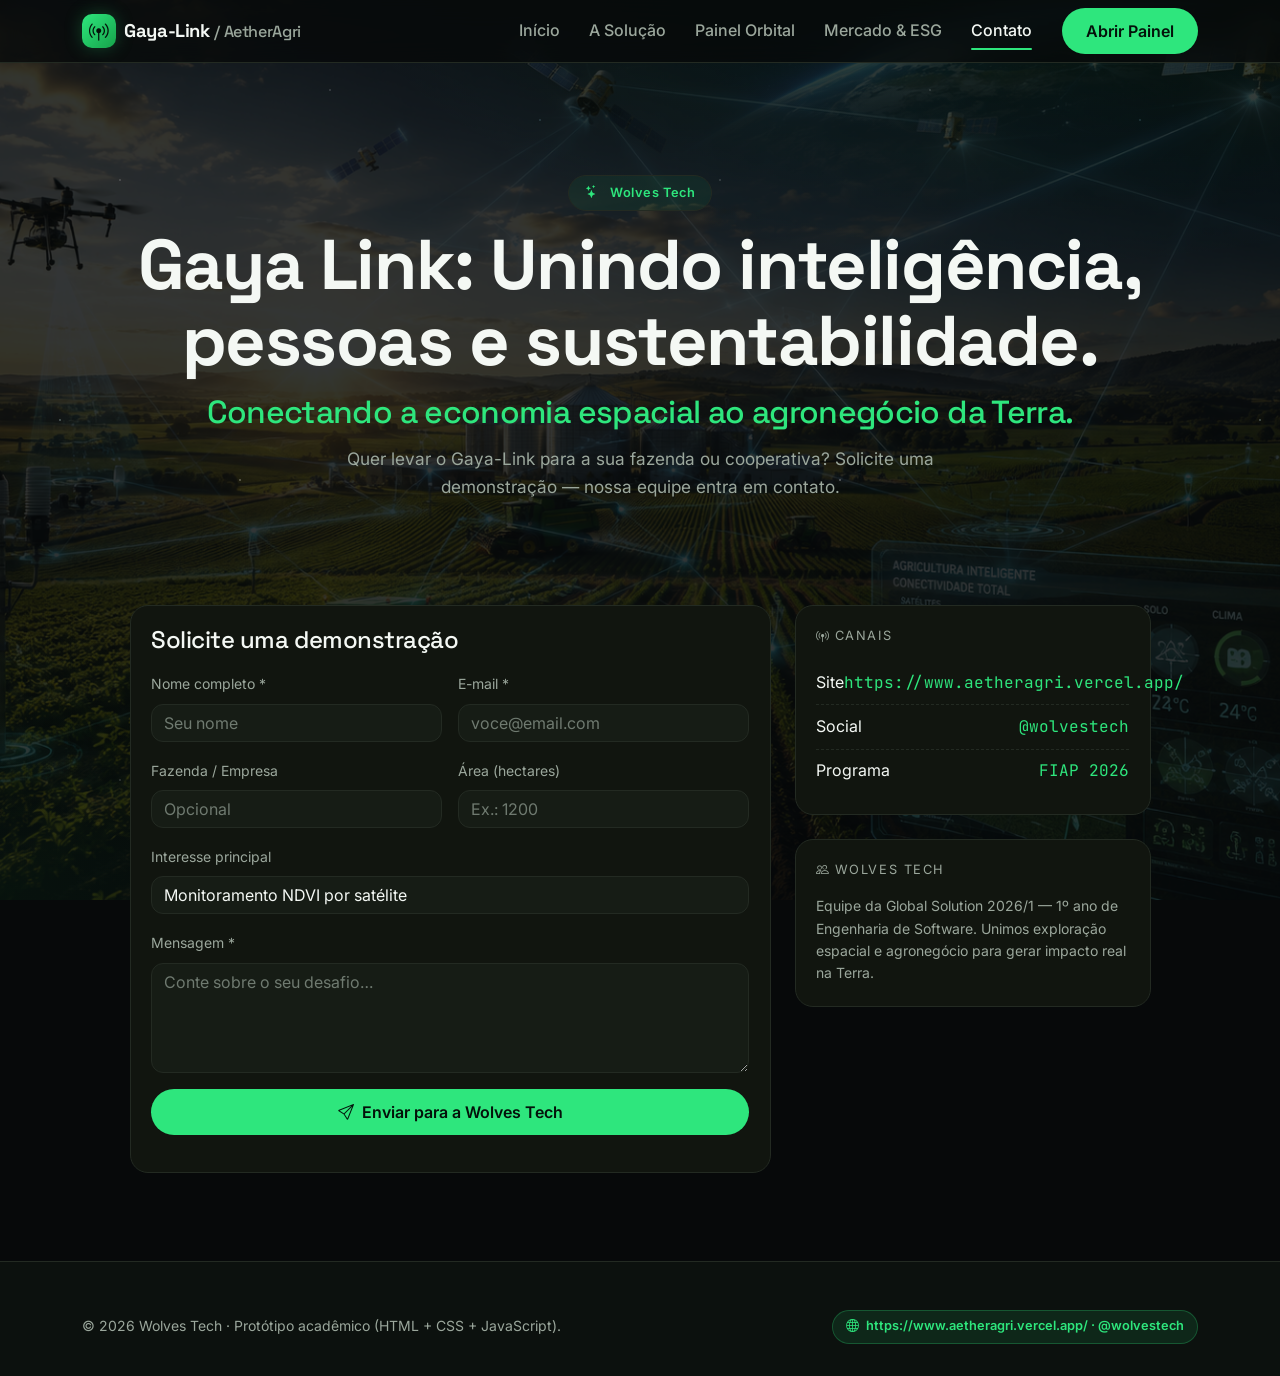
==== commit 4e6dad5f: "Substituir vídeos de fundo por imagem de fundo e remover arquivos de vídeo" ====
--- a/contato.html
+++ b/contato.html
@@ -29,9 +29,7 @@
 </head>
 <body>
   <div class="space-backdrop"></div>
-  <video class="bg-video" autoplay muted loop playsinline preload="auto">
-    <source src="aba5.mp4" type="video/mp4" />
-  </video>
+  <div class="bg-image"></div>
 
   <nav class="navbar navbar-expand-lg aether-nav sticky-top">
     <div class="container">
--- a/styles.css
+++ b/styles.css
@@ -71,13 +71,14 @@
 .text-muted-soft { color: var(--muted) !important; }
 .bg-surface { background: var(--surface) !important; }
 
-/* ---------- Background video (loop, fullscreen, transparente) ---------- */
-.bg-video {
+/* ---------- Background image (fullscreen, transparente) ---------- */
+.bg-image {
   position: fixed;
   inset: 0;
-  width: 100vw;
-  height: 100vh;
-  object-fit: cover;     /* preenche toda a tela sem distorcer */
+  background-image: url('CampoTech.png');
+  background-size: cover;
+  background-position: center;
+  background-repeat: no-repeat;
   z-index: -1;           /* acima do backdrop, atrás do conteúdo */
   opacity: .18;          /* deixa o vídeo suave / transparente */
   pointer-events: none;  /* não atrapalha cliques */
